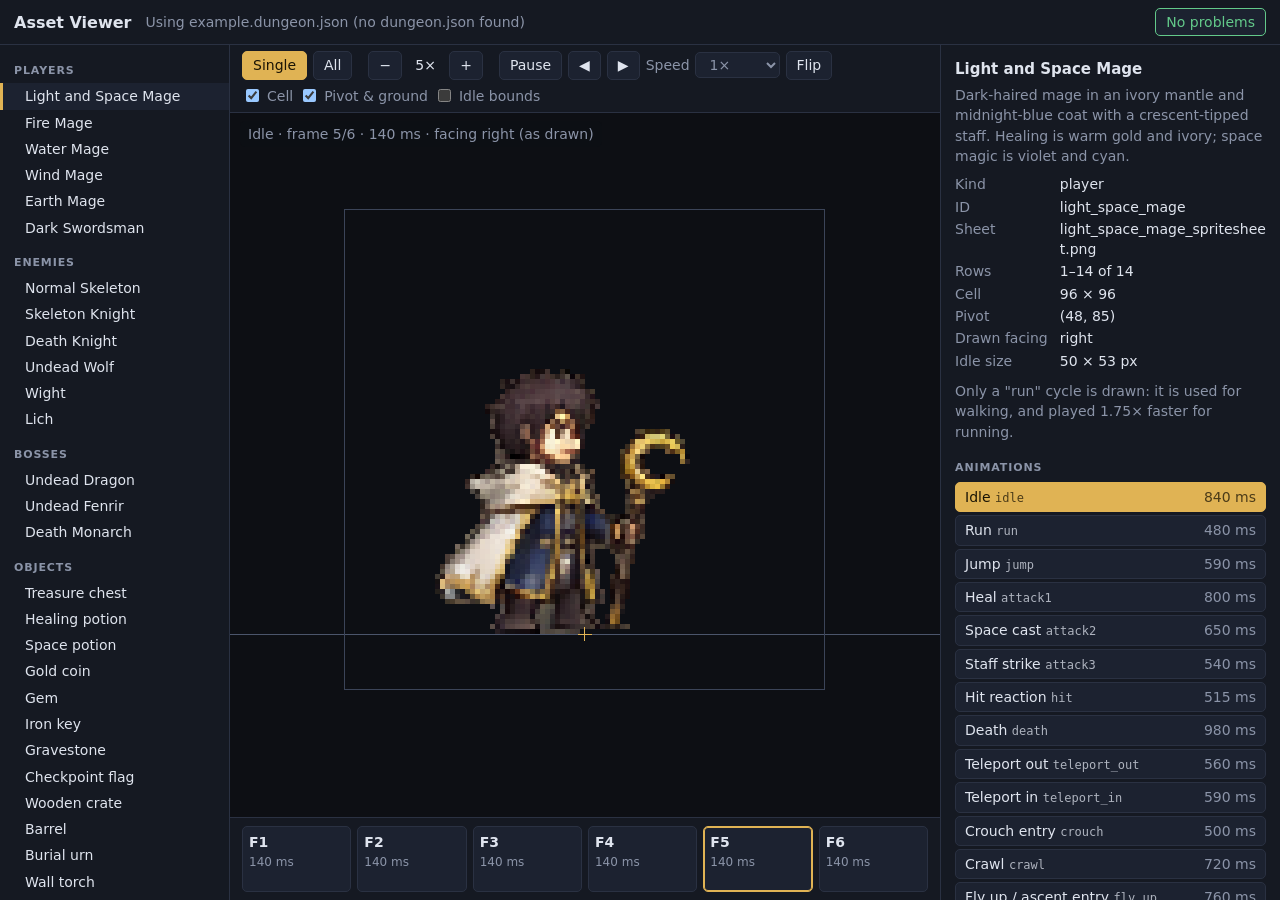
==== viewer.html @ d8f76b67 "Add asset viewer, config and asset loaders, vendored PixiJS 8 viewer.html shows every sheet entity, " ====
<!doctype html>
<html lang="en">
<head>
  <meta charset="utf-8">
  <meta name="viewport" content="width=device-width, initial-scale=1">
  <title>Dungeon Scroller — Asset Viewer</title>
  <link rel="stylesheet" href="css/viewer.css">
</head>
<body>
  <header>
    <h1>Asset Viewer</h1>
    <span id="config-source" class="muted"></span>
    <span class="spacer"></span>
    <button id="problems-button" type="button" hidden></button>
  </header>

  <nav id="nav" aria-label="Assets"></nav>

  <main>
    <div id="toolbar" class="toolbar" hidden>
      <span class="group" data-for="entity">
        <button id="view-single" type="button" aria-pressed="true" title="One animation (A)">Single</button>
        <button id="view-all" type="button" aria-pressed="false" title="Every animation at once (A)">All</button>
      </span>
      <span class="group" data-for="tileset">
        <button id="view-atlas" type="button" aria-pressed="true">Tiles</button>
        <button id="view-built" type="button" aria-pressed="false">Assemblies</button>
      </span>
      <span class="group">
        <button id="zoom-out" type="button" title="Zoom out (−)">−</button>
        <output id="zoom-label">4×</output>
        <button id="zoom-in" type="button" title="Zoom in (+)">+</button>
      </span>
      <span class="group" data-for="entity">
        <button id="play" type="button" title="Play / pause (Space)">Pause</button>
        <button id="step-back" type="button" title="Previous frame (←)">◀</button>
        <button id="step-forward" type="button" title="Next frame (→)">▶</button>
        <label>Speed
          <select id="speed">
            <option value="0.1">0.1×</option>
            <option value="0.25">0.25×</option>
            <option value="0.5">0.5×</option>
            <option value="1" selected>1×</option>
            <option value="2">2×</option>
          </select>
        </label>
        <button id="flip" type="button" aria-pressed="false" title="Mirror to the other facing (F)">Flip</button>
      </span>
      <span class="group" data-for="entity">
        <label><input type="checkbox" id="show-cell" checked> Cell</label>
        <label><input type="checkbox" id="show-pivot" checked> Pivot &amp; ground</label>
        <label><input type="checkbox" id="show-bounds"> Idle bounds</label>
      </span>
      <span class="group" data-for="tileset">
        <label><input type="checkbox" id="show-shapes" checked> Collision shapes</label>
        <label><input type="checkbox" id="show-grid" checked> Grid</label>
      </span>
      <span class="group" data-for="card">
        <label><input type="checkbox" id="show-areas" checked> Text area outlines</label>
        <label><input type="checkbox" id="show-sample" checked> Sample text</label>
      </span>
    </div>

    <div id="stage">
      <canvas id="canvas"></canvas>
      <div id="readout" class="readout" hidden></div>
      <div id="card-view" hidden></div>
      <div id="problems-view" hidden></div>
      <div id="loading">Loading…</div>
    </div>

    <div id="timeline" hidden></div>
  </main>

  <aside id="details" aria-label="Details"></aside>

  <script type="module" src="js/viewer/viewer.js"></script>
</body>
</html>
---- css/viewer.css ----
:root {
  color-scheme: dark;
  --bg: #0d0f14;
  --panel: #151922;
  --panel-2: #1c2230;
  --line: #2a3142;
  --text: #dfe4ee;
  --muted: #8b94a8;
  --accent: #e0b354;
  --good: #63c98a;
  --warn: #e0b354;
  --bad: #ef6b6b;
  font: 14px/1.45 system-ui, -apple-system, "Segoe UI", Roboto, sans-serif;
}
* { box-sizing: border-box; }
[hidden] { display: none !important; }
html, body { height: 100%; margin: 0; }
body {
  display: grid;
  grid-template: "header header header" auto "nav main details" 1fr / 230px 1fr 340px;
  background: var(--bg);
  color: var(--text);
  overflow: hidden;
}
header {
  grid-area: header;
  display: flex; align-items: center; gap: 14px;
  padding: 8px 14px;
  background: var(--panel);
  border-bottom: 1px solid var(--line);
}
h1 { font-size: 16px; margin: 0; font-weight: 600; }
h2 { font-size: 15px; margin: 0 0 4px; }
h3 { font-size: 11px; margin: 18px 0 6px; text-transform: uppercase; letter-spacing: .08em; color: var(--muted); font-weight: 600; }
.muted { color: var(--muted); }
.spacer { flex: 1; }
button, select {
  font: inherit; color: inherit;
  background: var(--panel-2);
  border: 1px solid var(--line);
  border-radius: 5px;
  padding: 3px 10px;
  cursor: pointer;
}
button:hover, select:hover { border-color: var(--muted); }
button[aria-pressed="true"] { background: var(--accent); border-color: var(--accent); color: #1a1405; }
button[aria-pressed="true"] .muted { color: inherit; opacity: .75; }
button:focus-visible, select:focus-visible, a:focus-visible, input:focus-visible { outline: 2px solid var(--accent); outline-offset: 1px; }
#problems-button.bad { border-color: var(--bad); color: var(--bad); }
#problems-button.warn { border-color: var(--warn); color: var(--warn); }
#problems-button.good { border-color: var(--good); color: var(--good); }

nav, aside {
  overflow-y: auto;
  background: var(--panel);
  padding: 4px 0 20px;
}
nav { grid-area: nav; border-right: 1px solid var(--line); }
aside { grid-area: details; border-left: 1px solid var(--line); padding: 14px; }
nav h3 { margin: 14px 14px 4px; }
nav a {
  display: block; padding: 3px 14px 3px 22px;
  color: var(--text); text-decoration: none;
  border-left: 3px solid transparent;
}
nav a:hover { background: var(--panel-2); }
nav a[aria-current="page"] { background: var(--panel-2); border-left-color: var(--accent); }

main { grid-area: main; display: flex; flex-direction: column; min-width: 0; min-height: 0; }
.toolbar {
  display: flex; flex-wrap: wrap; gap: 6px 16px; align-items: center;
  padding: 6px 12px;
  background: var(--panel);
  border-bottom: 1px solid var(--line);
}
.toolbar .group { display: inline-flex; gap: 6px; align-items: center; }
.toolbar label { display: inline-flex; gap: 5px; align-items: center; color: var(--muted); }
#zoom-label { min-width: 2.5em; text-align: center; }
#stage { position: relative; flex: 1; min-height: 0; overflow: hidden; }
#canvas { position: absolute; inset: 0; width: 100%; height: 100%; display: block; }
#loading { position: absolute; inset: 0; display: grid; place-items: center; color: var(--muted); background: var(--bg); }
.readout {
  position: absolute; left: 10px; top: 8px;
  padding: 3px 8px; border-radius: 5px;
  background: #0d0f14cc; color: var(--muted);
  font-variant-numeric: tabular-nums; pointer-events: none;
}
.readout b { color: var(--accent); font-weight: 600; }

#timeline {
  display: flex; gap: 6px; padding: 8px 12px;
  background: var(--panel);
  border-top: 1px solid var(--line);
}
#timeline button {
  flex: 1 1 0; min-width: 0; min-height: 66px; padding: 5px 6px; text-align: left;
  display: flex; flex-direction: column; gap: 2px;
}
#timeline button.current { border-color: var(--accent); box-shadow: inset 0 0 0 1px var(--accent); }
#timeline .f { font-weight: 600; }
#timeline .ms { color: var(--muted); font-size: 12px; }
.tag {
  display: inline-block; padding: 0 6px; border-radius: 9px;
  font-size: 11px; line-height: 17px;
  background: #3a2f12; color: var(--accent); border: 1px solid #6a5520;
}
.tag.empty { background: #23293a; color: var(--muted); border-color: var(--line); }

aside p { margin: 4px 0 8px; }
aside dl { display: grid; grid-template-columns: auto 1fr; gap: 2px 12px; margin: 0; }
aside dt { color: var(--muted); }
aside dd { margin: 0; overflow-wrap: anywhere; }
aside ul { margin: 0; padding-left: 18px; color: var(--muted); }
aside li { margin: 3px 0; }
.anim-list { display: flex; flex-direction: column; gap: 3px; }
.anim-list button { display: flex; justify-content: space-between; gap: 8px; text-align: left; padding: 4px 9px; }
.anim-list .slot { font-family: ui-monospace, Menlo, Consolas, monospace; font-size: 12px; opacity: .75; }

#card-view, #problems-view { position: absolute; inset: 0; overflow: auto; padding: 18px; background: var(--bg); }
#card-view { display: grid; place-items: center; }
.card { position: relative; height: 100%; max-height: 1400px; aspect-ratio: 5 / 7; container-type: size; }
.card img { width: 100%; height: 100%; display: block; }
.card.small img { image-rendering: auto; }
.card.large img { image-rendering: pixelated; }
.card .area { position: absolute; }
.card .area.outline { outline: 2px solid var(--good); }
.card .area.guide.outline { outline: 2px dashed var(--bad); }
.card .text {
  position: absolute; inset: 0; padding: 3cqw; overflow: hidden;
  font-size: 3.1cqw; line-height: 1.35;
}
.card .text .name { font-size: 5cqw; font-weight: 700; color: #f1d58a; line-height: 1.15; margin-bottom: 1.5cqw; }
.card .text .abilities { margin: 2cqw 0 0; padding: 0; list-style: none; }
.card .text .abilities li::before { content: "◆ "; color: #f1d58a; }
.card .text .sample { margin-top: 2cqw; opacity: .55; font-size: 2.5cqw; }
.card .text.light { color: #f4efe2; }
.card .text.dark { color: #17130a; }

.problem { padding: 8px 12px; margin: 0 0 8px; border-left: 3px solid var(--warn); background: var(--panel); max-width: 900px; }
.problem.error { border-left-color: var(--bad); }
.problem .file { font-family: ui-monospace, Menlo, Consolas, monospace; font-size: 12px; color: var(--muted); }
.ok { color: var(--good); }

@media (max-width: 1000px) {
  body { grid-template: "header" auto "nav" auto "main" 60vh "details" auto / 1fr; overflow: auto; }
  nav { max-height: 30vh; border-right: 0; border-bottom: 1px solid var(--line); }
  aside { border-left: 0; border-top: 1px solid var(--line); }
}
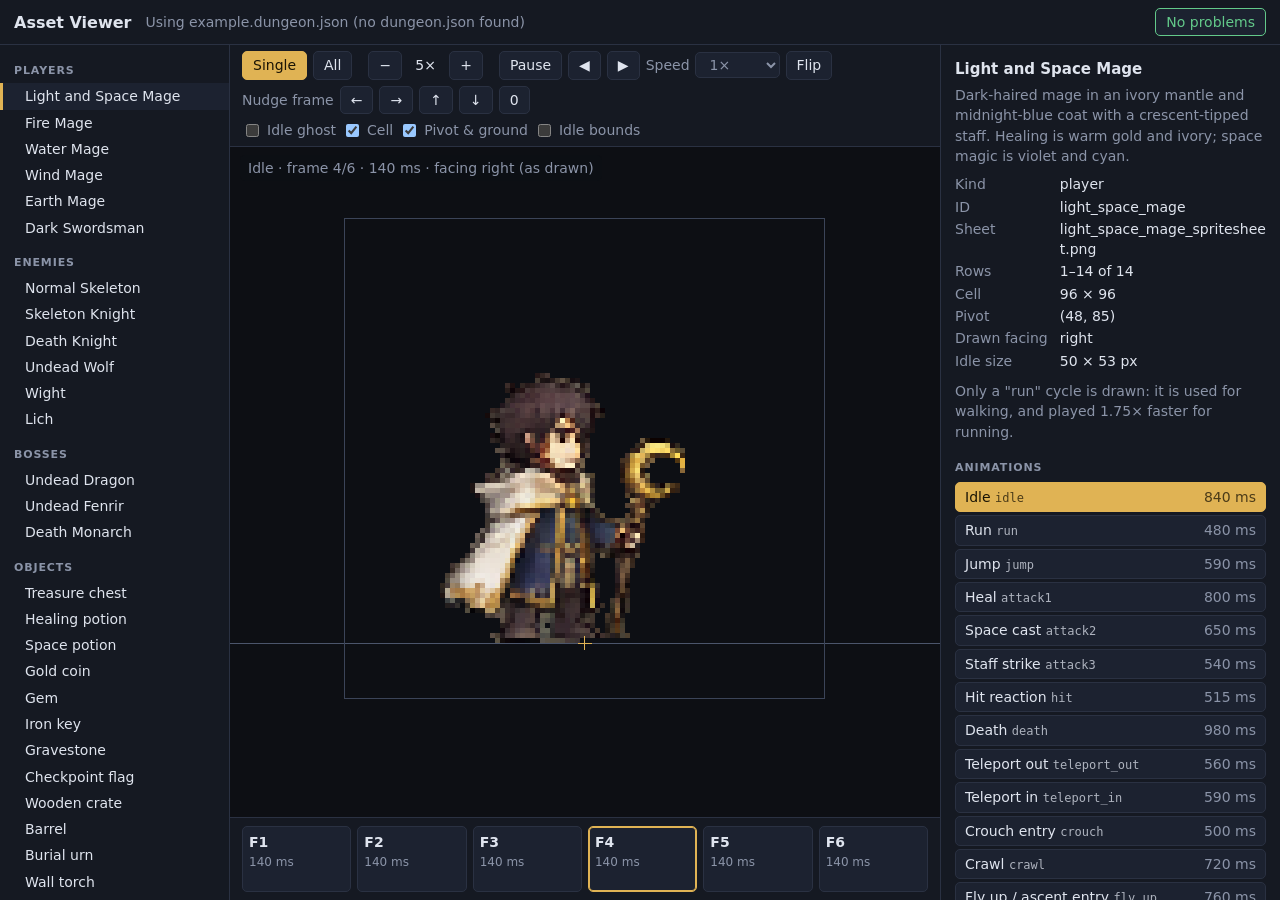
==== commit b15a3698: "Viewer: per-frame offsets with a nudge tool and idle ghost Sheet JSON animations accept optional "of" ====
--- a/viewer.html
+++ b/viewer.html
@@ -46,7 +46,16 @@
         </label>
         <button id="flip" type="button" aria-pressed="false" title="Mirror to the other facing (F)">Flip</button>
       </span>
+      <span class="group" id="nudge-group">
+        <span class="muted">Nudge frame</span>
+        <button id="nudge-left" type="button" title="Move this frame 1 px left (Shift+←)">←</button>
+        <button id="nudge-right" type="button" title="Move this frame 1 px right (Shift+→)">→</button>
+        <button id="nudge-up" type="button" title="Move this frame 1 px up (Shift+↑)">↑</button>
+        <button id="nudge-down" type="button" title="Move this frame 1 px down (Shift+↓)">↓</button>
+        <button id="nudge-reset" type="button" title="Remove this frame's offset">0</button>
+      </span>
       <span class="group" data-for="entity">
+        <label title="Faint blue copy of the first idle frame, as a fixed reference"><input type="checkbox" id="show-ghost"> Idle ghost</label>
         <label><input type="checkbox" id="show-cell" checked> Cell</label>
         <label><input type="checkbox" id="show-pivot" checked> Pivot &amp; ground</label>
         <label><input type="checkbox" id="show-bounds"> Idle bounds</label>
--- a/css/viewer.css
+++ b/css/viewer.css
@@ -146,3 +146,12 @@
   nav { max-height: 30vh; border-right: 0; border-bottom: 1px solid var(--line); }
   aside { border-left: 0; border-top: 1px solid var(--line); }
 }
+
+.tag.offset { background: #12303a; color: #7fd6ee; border-color: #1f5a6c; }
+aside textarea {
+  width: 100%; resize: vertical;
+  font: 12px/1.4 ui-monospace, Menlo, Consolas, monospace;
+  color: var(--text); background: var(--bg);
+  border: 1px solid var(--line); border-radius: 5px; padding: 6px;
+}
+aside .row { display: flex; gap: 6px; margin-top: 6px; }
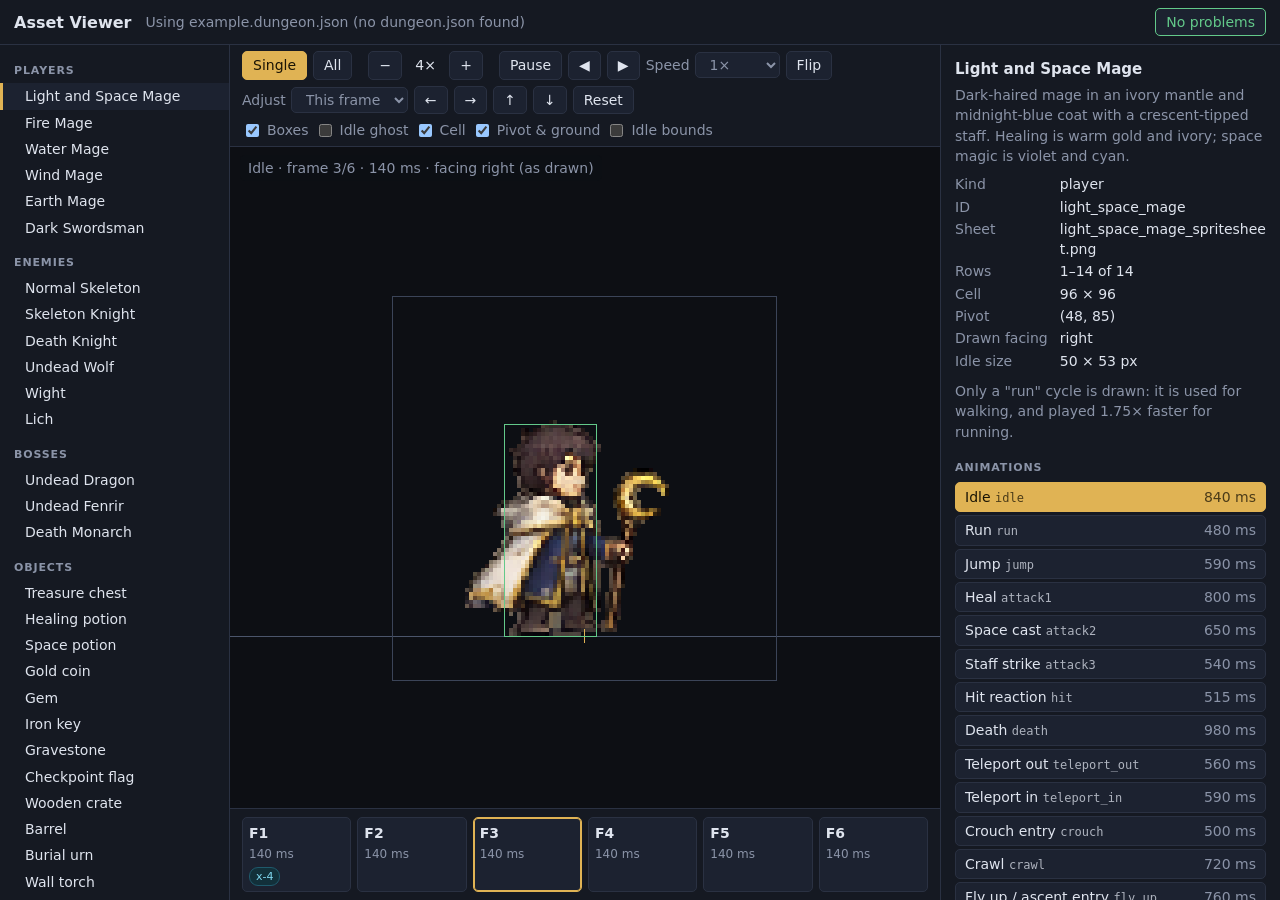
==== commit e4be7cdf: "Add gameplay catalogs with drafted boxes; box overlays and editing in viewer data/players.json, enem" ====
--- a/viewer.html
+++ b/viewer.html
@@ -47,14 +47,21 @@
         <button id="flip" type="button" aria-pressed="false" title="Mirror to the other facing (F)">Flip</button>
       </span>
       <span class="group" id="nudge-group">
-        <span class="muted">Nudge frame</span>
-        <button id="nudge-left" type="button" title="Move this frame 1 px left (Shift+←)">←</button>
-        <button id="nudge-right" type="button" title="Move this frame 1 px right (Shift+→)">→</button>
-        <button id="nudge-up" type="button" title="Move this frame 1 px up (Shift+↑)">↑</button>
-        <button id="nudge-down" type="button" title="Move this frame 1 px down (Shift+↓)">↓</button>
-        <button id="nudge-reset" type="button" title="Remove this frame's offset">0</button>
+        <label>Adjust
+          <select id="nudge-target" title="What the arrows move: the current frame, or one of the entity's boxes"></select>
+        </label>
+        <button id="nudge-left" type="button" title="Move 1 px left (Shift+←)">←</button>
+        <button id="nudge-right" type="button" title="Move 1 px right (Shift+→)">→</button>
+        <button id="nudge-up" type="button" title="Move 1 px up (Shift+↑)">↑</button>
+        <button id="nudge-down" type="button" title="Move 1 px down (Shift+↓)">↓</button>
+        <button id="size-w-minus" type="button" title="Narrower (Shift+Alt+←)">W−</button>
+        <button id="size-w-plus" type="button" title="Wider (Shift+Alt+→)">W+</button>
+        <button id="size-h-minus" type="button" title="Shorter (Shift+Alt+↓)">H−</button>
+        <button id="size-h-plus" type="button" title="Taller (Shift+Alt+↑)">H+</button>
+        <button id="nudge-reset" type="button" title="Undo the unsaved change to this frame or box">Reset</button>
       </span>
       <span class="group" data-for="entity">
+        <label title="Collision box (green), hit box (red, filled while active) and use box (blue)"><input type="checkbox" id="show-boxes" checked> Boxes</label>
         <label title="Faint blue copy of the first idle frame, as a fixed reference"><input type="checkbox" id="show-ghost"> Idle ghost</label>
         <label><input type="checkbox" id="show-cell" checked> Cell</label>
         <label><input type="checkbox" id="show-pivot" checked> Pivot &amp; ground</label>
